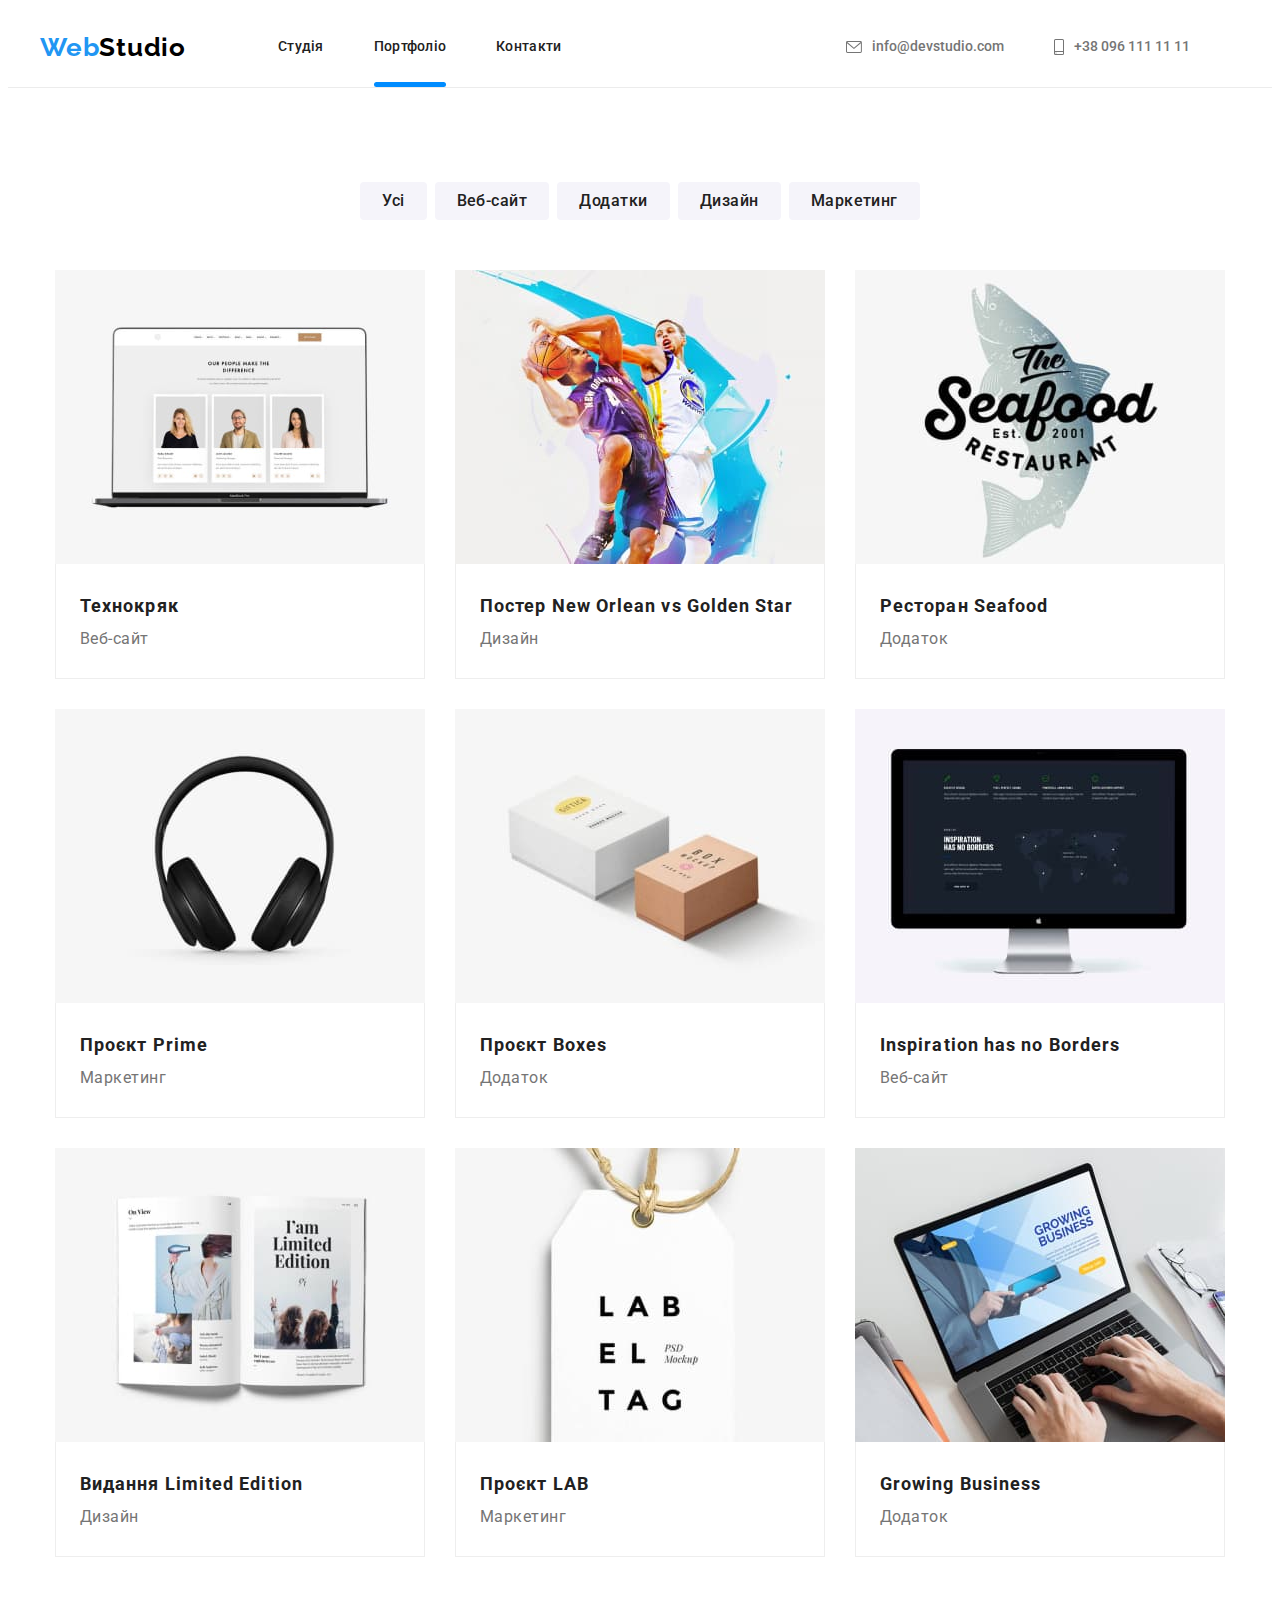
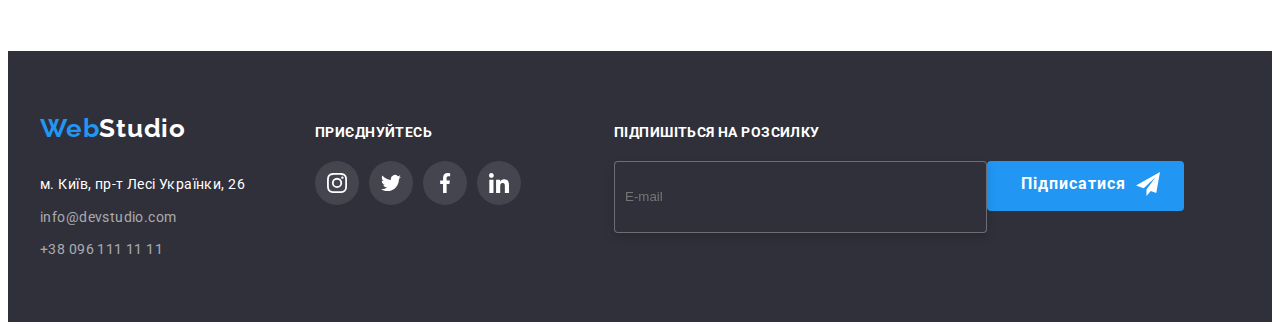
==== portfolio.html @ 96af50af "first commit 7" ====
<!DOCTYPE html>
<html lang="en">

<head>
    <meta charset="UTF-8">
    <meta http-equiv="X-UA-Compatible" content="IE=edge">
    <meta name="viewport" content="width=device-width, initial-scale=1.0">
    <link rel="preconnect" href="https://fonts.googleapis.com">
    <link rel="preconnect" href="https://fonts.gstatic.com" crossorigin>
    <link href="https://fonts.googleapis.com/css2?family=Raleway:wght@700&display=swap" rel="stylesheet">
    <link rel="preconnect" href="https://fonts.gstatic.com" crossorigin>
    <link href="https://fonts.googleapis.com/css2?family=Roboto:wght@400;500;700;900&display=swap" rel="stylesheet">
    <link rel="stylesheet" href="https://cdnjs.cloudflare.com/ajax/libs/modern-normalize/1.1.0/modern-normalize.min.css"
        integrity="sha512-wpPYUAdjBVSE4KJnH1VR1HeZfpl1ub8YT/NKx4PuQ5NmX2tKuGu6U/JRp5y+Y8XG2tV+wKQpNHVUX03MfMFn9Q=="
        crossorigin="anonymous" referrerpolicy="no-referrer" />
    <link rel="stylesheet" href="styles/styles.css">
    <title>Web Studio</title>
</head>

<body class="body">
    <header class="header">
        <div class="container">
            <div class="header_navigation">
                <a href="index.html" class="webstudio_header">Web<span class="webstudio_header_color">Studio</span></a>
                <nav>
                    <ul class="menu_nav">
                        <li class="li_menu_nav"><a class="text_menu_nav" href="index.html">Студія</a></li>
                        <li class="li_menu_nav"><a class="text_menu_nav current" href="portfolio.html">Портфоліо</a>
                        </li>
                        <li class="li_menu_nav"><a class="text_menu_nav" href="#">Контакти</a></li>
                    </ul>
                </nav>
                <ul class="menu_contacts">
                    <li class="li_contacts">
                        <a class="text_email_tel" href="mailto:info@devstudio.com">
                            <svg width="16" hight="12" class="email_tel_icon">
                                <use href="./img/icons.svg/symbol-header.svg#icon-mail"></use>
                            </svg>
                            info@devstudio.com</a>
                    </li>
                    <li class="li_contacts">
                        <a class="text_email_tel" href="tel:+38 096 111 11 11">
                            <svg width="10" hight="16" class="email_tel_icon">
                                <use href="./img/icons.svg/symbol-header.svg#icon-smartphone"></use>
                            </svg>
                            +38 096 111 11 11</a>
                    </li>
                </ul>
            </div>
        </div>
    </header>
    <main>
        <section class="section">
            <div class="container">
                <ul class="button_filter_portfolio">
                    <li class="li_button_filter"><a class="button_filter" type="button" href="/">Усі</a></li>
                    <li class="li_button_filter"><a class="button_filter" type="button" href="/">Веб-сайт</a></li>
                    <li class="li_button_filter"><a class="button_filter" type="button" href="/">Додатки</a></li>
                    <li class="li_button_filter"><a class="button_filter" type="button" href="/">Дизайн</a></li>
                    <li class="li_button_filter"><a class="button_filter" type="button" href="/">Маркетинг</a></li>
                </ul>
                <ul class="projects">
                    <li class="project">
                        <div class="img_thumb">
                            <img width="370" src="./img/portfolio/portfolio1.jpg" alt="Фото">
                            <div class="text_project">Ресурс пропонує комплексні пропозиції з різним
                                рівнем функціоналу та сервісів. Все це дозволить відвідувачу отримати
                                вичерпні відомості про компанію чи приватну особу.
                            </div>
                        </div>
                        <div class="card_describe">
                            <p class="project_name">Технокряк</p>
                            <p class="project_filter">Веб-сайт</p>
                        </div>
                    </li>
                    <li class="project">
                        <div class="img_thumb">
                            <img width="370" src="./img/portfolio/portfolio2.jpg" alt="Фото">
                            <div class="text_project">Ресурс пропонує комплексні пропозиції з різним
                                рівнем функціоналу та сервісів. Все це дозволить відвідувачу отримати
                                вичерпні відомості про компанію чи приватну особу.
                            </div>
                        </div>
                        <div class="card_describe">
                            <p class="project_name">Постер New Orlean vs Golden Star</p>
                            <p class="project_filter">Дизайн</p>
                        </div>
                    </li>
                    <li class="project">
                        <div class="img_thumb">
                            <img width="370" src="./img/portfolio/portfolio3.jpg" alt="Фото">
                            <div class="text_project">Ресурс пропонує комплексні пропозиції з різним
                                рівнем функціоналу та сервісів. Все це дозволить відвідувачу отримати
                                вичерпні відомості про компанію чи приватну особу.
                            </div>
                        </div>
                        <div class="card_describe">
                            <p class="project_name">Ресторан Seafood</p>
                            <p class="project_filter">Додаток</p>
                        </div>
                    </li>
                    <li class="project">
                        <div class="img_thumb">
                            <img width="370" src="./img/portfolio/portfolio4.jpg" alt="Фото">
                            <div class="text_project">Ресурс пропонує комплексні пропозиції з різним
                                рівнем функціоналу та сервісів. Все це дозволить відвідувачу отримати
                                вичерпні відомості про компанію чи приватну особу.
                            </div>
                        </div>
                        <div class="card_describe">
                            <p class="project_name">Проєкт Prime</p>
                            <p class="project_filter">Маркетинг</p>
                        </div>
                    </li>
                    <li class="project">
                        <div class="img_thumb">
                            <img width="370" src="./img/portfolio/portfolio5.jpg" alt="Фото">
                            <div class="text_project">Ресурс пропонує комплексні пропозиції з різним
                                рівнем функціоналу та сервісів. Все це дозволить відвідувачу отримати
                                вичерпні відомості про компанію чи приватну особу.
                            </div>
                        </div>
                        <div class="card_describe">
                            <p class="project_name">Проєкт Boxes</p>
                            <p class="project_filter">Додаток</p>
                        </div>
                    </li>
                    <li class="project">
                        <div class="img_thumb">
                            <img width="370" src="./img/portfolio/portfolio6.jpg" alt="Фото">
                            <div class="text_project">Ресурс пропонує комплексні пропозиції з різним
                                рівнем функціоналу та сервісів. Все це дозволить відвідувачу отримати
                                вичерпні відомості про компанію чи приватну особу.
                            </div>
                        </div>
                        <div class="card_describe">
                            <p class="project_name">Inspiration has no Borders</p>
                            <p class="project_filter">Веб-сайт</p>
                        </div>
                    </li>
                    <li class="project">
                        <div class="img_thumb">
                            <img width="370" src="./img/portfolio/portfolio7.jpg" alt="Фото">
                            <div class="text_project">Ресурс пропонує комплексні пропозиції з різним
                                рівнем функціоналу та сервісів. Все це дозволить відвідувачу отримати
                                вичерпні відомості про компанію чи приватну особу.
                            </div>
                        </div>
                        <div class="card_describe">
                            <p class="project_name">Видання Limited Edition</p>
                            <p class="project_filter">Дизайн</p>
                        </div>
                    </li>
                    <li class="project">
                        <div class="img_thumb">
                            <img width="370" src="./img/portfolio/portfolio8.jpg" alt="Фото">
                            <div class="text_project">Ресурс пропонує комплексні пропозиції з різним
                                рівнем функціоналу та сервісів. Все це дозволить відвідувачу отримати
                                вичерпні відомості про компанію чи приватну особу.
                            </div>
                        </div>
                        <div class="card_describe">
                            <p class="project_name">Проєкт LAB</p>
                            <p class="project_filter">Маркетинг</p>
                        </div>
                    </li>
                    <li class="project">
                        <div class="img_thumb">
                            <img width="370" src="./img/portfolio/portfolio9.jpg" alt="Фото">
                            <div class="text_project">Ресурс пропонує комплексні пропозиції з різним
                                рівнем функціоналу та сервісів. Все це дозволить відвідувачу отримати
                                вичерпні відомості про компанію чи приватну особу.
                            </div>
                        </div>
                        <div class="card_describe">
                            <p class="project_name">Growing Business</p>
                            <p class="project_filter">Додаток</p>
                        </div>
                    </li>
                </ul>
            </div>
        </section>
    </main>
    <footer class="footer">
        <div class="container">
            <div class="footer_navigation">
                <div>
                    <a class="webstudio_footer" href="#">Web<span class="webstudio_footer_color">Studio</span></a>
                    <address class="footer_place_text">
                        <ul class="address">
                            <li class="address_li"><a class="map_address" href="#">м. Київ, пр-т Лесі Українки, 26</a>
                            </li>
                            <li class="address_li"><a class="email_footer"
                                    href="info@devstudio.com">info@devstudio.com</a>
                            </li>
                            <li class="address_li"><a class="tel_footer" href="+38 096 111 11 11">+38 096 111 11 11</a>
                            </li>
                        </ul>
                    </address>
                </div>
                <div class="join_social">
                    <h3 class="join">Приєднуйтесь</h3>
                    <ul class="social_footer">
                        <li class="li_social_footer">
                            <a class="footer_icon_href" href="/">
                                <svg class="footer_icon_card">
                                    <use href="./img/icons.svg/symbol-defs.svg#icon-instagram"></use>
                                </svg>
                            </a>
                        </li>
                        <li class="li_social_footer">
                            <a class="footer_icon_href" href="/">
                                <svg class="footer_icon_card">
                                    <use href="./img/icons.svg/symbol-defs.svg#icon-twitter"></use>
                                </svg>
                            </a>
                        </li>
                        <li class="li_social_footer">
                            <a class="footer_icon_href" href="/">
                                <svg class="footer_icon_card">
                                    <use href="./img/icons.svg/symbol-defs.svg#icon-facebook"></use>
                                </svg>
                            </a>
                        </li>
                        <li class="li_social_footer">
                            <a class="footer_icon_href" href="/">
                                <svg class="footer_icon_card">
                                    <use href="./img/icons.svg/symbol-defs.svg#icon-linkedin"></use>
                                </svg>
                            </a>
                        </li>
                    </ul>
                </div>
                <div class="subscribe">
                    <h3 class="subscribe_text">Підпишіться на розсилку</h3>
                    <div class="sub_element">
                        <input type="email" name="mail_sub" id="mail_sub" placeholder="E-mail" class="input_footer">
                        <button type="submit" class="btn_sub"><span class="sub_text">Підписатися</span>
                            <svg class="icon_sub" width="24" height="24">
                                <use href="./img/icons.svg/symbol-subscribe.svg#icon-subscribe"></use>
                            </svg>
                        </button>
                    </div>
                </div>
            </div>
        </div>
    </footer>
</body>

</html>
---- styles/styles.css ----
.container {
  width: 1200px;
  margin: 0 auto;
  padding-left: 15px;
  padding-right: 15px;
}

.section {
  padding-top: 94px;
  padding-bottom: 94px;
}

.section_team {
  padding-top: 94px;
  padding-bottom: 94px;
  background: #f5f4fa;
}

.section_what_do_we_do {
  padding-bottom: 94px;
}

a {
  text-decoration: none;
}

p {
  margin: 0;
  width: 90%;
}

.body {
  background: #ffffff;
  font-family: "Roboto", sans-serif;
}

.header {
  padding-top: 24px;
  padding-bottom: 24px;
  border-bottom: 1px solid #ececec;
}

.header_navigation {
  margin: 0;
  display: flex;
  align-items: center;
}

.webstudio_header {
  display: flex;
  width: 145px;
  font-family: "Raleway", sans-serif;
  font-weight: 700;
  font-size: 26px;
  line-height: 1.19;
  letter-spacing: 0.03em;
  color: #2196f3;
  transition: 250ms cubic-bezier(0.4, 0, 0.2, 1);
}

.webstudio_header_color {
  color: black;
}

.webstudio_header:hover {
  color: #62b8ff;
}

.webstudio_header:focus {
  color: #62b8ff;
}

.menu_nav {
  width: 300px;
  margin: 0;
  padding: 0;
  margin-left: 93px;
  display: flex;
}

.li_menu_nav {
  display: block;
  font-weight: 500;
  font-size: 14px;
  line-height: 1.14;
  letter-spacing: 0.02em;
  list-style-type: none;
}

.li_menu_nav:not(:last-child) {
  margin-right: 50px;
}

.text_menu_nav {
  position: relative;
  color: #212121;
  padding-bottom: 33px;
  transition: 250ms cubic-bezier(0.4, 0, 0.2, 1);
}

.text_menu_nav.current::after {
  position: absolute;
  left: 0;
  bottom: 0;
  content: "";
  display: block;
  width: 100%;
  height: 5px;
  border-radius: 4px;
  background-color: #008cff;
}

.text_menu_nav:hover {
  color: #2196f3;
}

.text_menu_nav:focus {
  color: #2196f3;
}

.menu_contacts {
  display: flex;
  margin: 0;
  margin-left: auto;
  padding: 0;
}

.li_contacts {
  margin-right: 50px;
  padding: 0;
  height: 16px;
  display: flex;
  align-items: center;
  font-weight: 500;
  font-size: 14px;
  line-height: 1.14;
  list-style-type: none;
}

.email_tel_icon {
  height: 16px;
  margin-right: 10px;
  fill: #757575;
  transition: 250ms cubic-bezier(0.4, 0, 0.2, 1);
}

.text_email_tel:hover .email_tel_icon {
  fill: #2196f3;
}

.text_email_tel:focus .email_tel_icon {
  fill: #2196f3;
}

.text_email_tel {
  display: flex;
  align-items: center;
  color: #757575;
  transition: 250ms cubic-bezier(0.4, 0, 0.2, 1);
}
.text_email_tel:hover {
  color: #2196f3;
}
.text_email_tel:focus {
  color: #2196f3;
}

.section_main_hat {
  background: #2f303a;
  padding-top: 200px;
  padding-bottom: 200px;
  background-image: linear-gradient(
      rgba(47, 48, 58, 0.4),
      rgba(47, 48, 58, 0.4)
    ),
    url("../img/index/img_hat.png");
  background-repeat: no-repeat;
  background-position: center;
  background-size: cover;
}

.hat_words {
  margin: 0 auto;
  width: 800px;
  font-weight: 900;
  font-size: 44px;
  line-height: 1.36;
  text-align: center;
  letter-spacing: 0.06em;
  text-transform: uppercase;
  color: #ffffff;
}

.button {
  width: 216px;
  height: 50px;
  margin: 0 auto;
  margin-top: 30px;
  display: block;
  background: #2196f3;
  box-shadow: 0px 4px 4px rgba(0, 0, 0, 0.15);
  border-radius: 4px;
  cursor: pointer;
  transition: 250ms cubic-bezier(0.4, 0, 0.2, 1);
}

.button:hover {
  background-color: #3fa6fb;
}
.button:focus {
  background-color: #3fa6fb;
}

.button_text {
  display: flex;
  align-items: center;
  justify-content: center;
  margin: 0 auto;

  font-weight: 700;
  font-size: 16px;
  line-height: 1.87;
  letter-spacing: 0.06em;
  color: #ffffff;
}

.backdrop {
  position: fixed;
  top: 0;
  left: 0;
  width: 100%;
  height: 100%;
  background: rgba(0, 0, 0, 0.2);
  opacity: 1;
  visibility: visible;
  transition: 250ms;
  z-index: 1;
}

.backdrop.is-hidden {
  visibility: hidden;
  opacity: 0;
  pointer-events: none;
}

.modal {
  height: 581px;
  width: 528px;
  padding: 40px;
  background: #ffffff;
  box-shadow: 0px 1px 3px rgba(0, 0, 0, 0.12), 0px 1px 1px rgba(0, 0, 0, 0.14),
    0px 2px 1px rgba(0, 0, 0, 0.2);
  border-radius: 4px;
  position: absolute;
  top: 50%;
  left: 50%;
  transform: translate(-50%, -50%);
}

.close_button {
  position: absolute;
  top: 10px;
  right: 10px;
  width: 30px;
  height: 30px;
  padding: 0;
  background-color: transparent;
  border-radius: 50%;
  border: 1px solid grey;
  cursor: pointer;
}

.close_button_icon {
  display: flex;
  width: 16px;
  height: 16px;
  margin: auto;
}

.close_button:hover .close_button_icon {
  fill: #2196f3;
}

.close_button:focus .close_button_icon {
  fill: #2196f3;
}

.form {
  display: block;
  margin: 0;
}

.form_title {
  margin: 0;
  margin-bottom: 12px;
  font-family: "Roboto";
  font-style: normal;
  font-weight: 700;
  font-size: 20px;
  line-height: 1.15;
  letter-spacing: 0.03em;
  color: #212121;
  display: flex;
  justify-content: center;
}

.form_field {
  display: flex;
  flex-direction: column;
  margin-bottom: 10px;
}

.form_field input {
  padding-left: 42px;
  height: 40px;
  width: 100%;
  border: 1px solid rgba(33, 33, 33, 0.2);
  border-radius: 4px;
  transition: 250ms cubic-bezier(0.4, 0, 0.2, 1);
}

.form_field input:hover {
  border: 1px solid #2196f3;
  border-radius: 4px;
}
.form_field input:focus {
  border: 1px solid #2196f3;
  border-radius: 4px;
}

.div_input {
  position: relative;
}

.icon_modal {
  position: absolute;
  left: 15px;
  top: 50%;
  transform: translateY(-50%);
  transition: 250ms cubic-bezier(0.4, 0, 0.2, 1);
}

.form_field:hover .icon_modal {
  fill: #2196f3;
}

.form_field input:focus + .icon_modal {
  fill: #2196f3;
}

.label_form {
  margin-bottom: 4px;
  font-family: "Roboto";
  font-style: normal;
  font-weight: 400;
  font-size: 12px;
  line-height: 1.16;
  letter-spacing: 0.01em;
  color: #757575;
}

textarea {
  margin-top: 4px;
  margin-bottom: 20px;
  width: 100%;
  height: 120px;
  resize: none;
  padding: 12px 16px;
  border: 1px solid rgba(33, 33, 33, 0.2);
  border-radius: 4px;
  transition: 250ms cubic-bezier(0.4, 0, 0.2, 1);
}

textarea:hover {
  border: 1px solid #2196f3;
  border-radius: 4px;
}

textarea::placeholder {
  font-family: "Roboto";
  font-style: normal;
  font-weight: 400;
  font-size: 12px;
  line-height: 1.16;
  letter-spacing: 0.01em;
  color: rgba(117, 117, 117, 0.5);
}

.check {
  display: flex;
  align-items: center;
  justify-content: center;
}

.check_input {
  appearance: none;
  width: 16px;
  height: 15px;
  background-image: url("data:image/svg+xml,%3Csvg width='16' height='15' viewBox='0 0 16 15' fill='none' xmlns='http://www.w3.org/2000/svg'%3E%3Cpath d='M14.2222 1.66667V13.3333H1.77778V1.66667H14.2222ZM14.2222 0H1.77778C0.8 0 0 0.75 0 1.66667V13.3333C0 14.25 0.8 15 1.77778 15H14.2222C15.2 15 16 14.25 16 13.3333V1.66667C16 0.75 15.2 0 14.2222 0Z' fill='%23212121'/%3E%3C/svg%3E");
  cursor: pointer;
}

.check_input:checked {
  background-image: url("data:image/svg+xml,%3Csvg width='16' height='15' viewBox='0 0 16 15' fill='none' xmlns='http://www.w3.org/2000/svg'%3E%3Crect width='16' height='15' rx='2' fill='%232196F3'/%3E%3Cpath d='M3.95703 7.75166L3.88825 7.68604L3.81923 7.75141L2.93123 8.59258L2.85486 8.66492L2.93097 8.73753L6.42671 12.0724L6.49574 12.1382L6.56476 12.0724L14.069 4.91352L14.1449 4.84116L14.069 4.76881L13.1873 3.92764L13.1183 3.86183L13.0493 3.92761L6.49577 10.1735L3.95703 7.75166Z' fill='white' stroke='white' stroke-width='0.2'/%3E%3C/svg%3E");
  background-repeat: no-repeat;
  background-position: center;
  border-color: transparent;
}

.check_text {
  user-select: none;
  margin-left: 8px;
}

.checkbox_text {
  font-family: "Roboto";
  font-style: normal;
  font-weight: 400;
  font-size: 14px;
  line-height: 24px;
  letter-spacing: 0.03em;
  color: #757575;
}

.text_check_link {
  font-family: "Roboto";
  font-style: normal;
  font-weight: 400;
  font-size: 14px;
  line-height: 24px;
  letter-spacing: 0.03em;
  color: #2196f3;
  margin-left: 3px;
  text-decoration: underline;
}

.btn_form {
  display: flex;
  margin: auto;
  padding: 0;
  margin-top: 30px;
  width: 200px;
  height: 50px;
  color: #ececec;
  background: #2196f3;
  box-shadow: 0px 4px 4px rgba(0, 0, 0, 0.15);
  border-radius: 4px;
  border: 0;
  transition: 250ms cubic-bezier(0.4, 0, 0.2, 1);
  cursor: pointer;

  font-family: "Roboto";
  font-style: normal;
  font-weight: 700;
  font-size: 16px;
  line-height: 1.87;
  display: flex;
  justify-content: center;
  align-items: center;
  letter-spacing: 0.06em;
  color: #ffffff;
}

.btn_form:hover {
  background: #5cb6ff;
}

.btn_form:focus {
  background: #5cb6ff;
}

.features {
  padding-left: 0;
  margin: 0 auto;
  display: flex;
  justify-content: space-between;
  list-style-type: none;
}

.li_features {
  width: 270px;
}

.li_features:nth-child(1)::before {
  display: flex;
  content: "";
  width: 10px;
  height: 10px;
  background-image: url(../img/features/features1.svg);
  width: 270px;
  height: 120px;
  background-position: center;
  background-size: cover;
  margin-bottom: 30px;
}

.li_features:nth-child(2)::before {
  display: flex;
  content: "";
  width: 10px;
  height: 10px;
  background-image: url(../img/features/features2.svg);
  width: 270px;
  height: 120px;
  background-position: center;
  background-size: cover;
  margin-bottom: 30px;
}

.li_features:nth-child(3)::before {
  display: flex;
  content: "";
  width: 10px;
  height: 10px;
  background-image: url(../img/features/features3.svg);
  width: 270px;
  height: 120px;
  background-position: center;
  background-size: cover;
  margin-bottom: 30px;
}

.li_features:nth-child(4)::before {
  display: flex;
  content: "";
  width: 10px;
  height: 10px;
  background-image: url(../img/features/features4.svg);
  width: 270px;
  height: 120px;
  background-position: center;
  background-size: cover;
  margin-bottom: 30px;
}

.features_tittle {
  margin: 0;
  margin-bottom: 10px;
  font-weight: 700;
  font-size: 14px;
  line-height: 1.14;
  letter-spacing: 0.03em;
  text-transform: uppercase;
  color: #212121;
}

.features_describe {
  margin: 0;
  font-weight: 400;
  font-size: 14px;
  line-height: 1.71;
  letter-spacing: 0.03em;
  color: #757575;
}

.text_what_do_we_do {
  margin: 0;
  margin-bottom: 50px;
  font-weight: 700;
  font-size: 36px;
  line-height: 1.16;
  text-align: center;
  letter-spacing: 0.03em;
  color: #212121;
}

.list_work {
  margin: 0;
  padding-left: 0;
  display: flex;
  justify-content: space-between;
}

.img_work {
  display: block;
  list-style-type: none;
}

.thumb {
  position: relative;
}

.front_color {
  position: absolute;
  width: 100%;
  height: 70px;
  bottom: 0;
  background: rgba(47, 48, 58, 0.8);
}

.front_text {
  height: 70px;
  font-weight: 700;
  display: flex;
  justify-content: center;
  align-items: center;
  color: white;
}

.text_our_team {
  margin: 0;
  margin-bottom: 50px;
  font-weight: 700;
  font-size: 36px;
  line-height: 1.16;
  text-align: center;
  letter-spacing: 0.03em;
  color: #212121;
}

.team {
  display: flex;
  margin: 0 auto;
  padding-left: 0;
  justify-content: space-between;
}

.team_card {
  list-style-type: none;
  background: #ffffff;
  box-shadow: 0px 1px 3px rgba(0, 0, 0, 0.12), 0px 1px 1px rgba(0, 0, 0, 0.14),
    0px 2px 1px rgba(0, 0, 0, 0.2);
  border-radius: 0px 0px 4px 4px;
}

.describe_card {
  margin: 0 auto;
  margin-bottom: 16px;
}

.team_card_person {
  margin: 0 auto;
  padding-top: 30px;
  padding-bottom: 30px;
}

.name_person {
  margin: 0;
  margin-bottom: 10px;
  font-weight: 500;
  font-size: 16px;
  line-height: 1.18;
  text-align: center;
  letter-spacing: 0.03em;
  color: #212121;
}

.job_person {
  margin: 0;
  font-weight: 400;
  font-size: 16px;
  line-height: 1.18;
  text-align: center;
  letter-spacing: 0.03em;
  color: #757575;
}

.social_links {
  margin: 0;
  padding: 0;
  list-style: none;
  display: flex;
  justify-content: center;
}

.href_card {
  display: flex;
  justify-content: center;
  align-items: center;
  width: 44px;
  height: 44px;
  border-radius: 50%;
  background-color: #ffffff;
  border: none;
  cursor: pointer;
  transition: 250ms cubic-bezier(0.4, 0, 0.2, 1);
}

.icon_card {
  width: 20px;
  height: 20px;
  fill: #afb1b8;
  transition: 250ms cubic-bezier(0.4, 0, 0.2, 1);
}

.social_links .li_social_link:not(:last-child) {
  margin-right: 10px;
}

.href_card:hover {
  background-color: #2196f3;
}

.href_card:focus {
  background-color: #2196f3;
}

.href_card:hover .icon_card {
  fill: rgb(255, 255, 255);
}

.href_card:focus .icon_card {
  fill: rgb(255, 255, 255);
}

.our_clients {
  padding-top: 94px;
  padding-bottom: 94px;
}

.text_our_clients {
  margin: 0;
  margin-bottom: 50px;
  font-weight: 700;
  font-size: 36px;
  line-height: 1.16;
  text-align: center;
  letter-spacing: 0.03em;
  color: #212121;
}

.icons_our_clients {
  margin: 0;
  padding: 0;
  display: flex;
  justify-content: space-between;
  list-style: none;
}

.li_clients {
  margin: 0;
  width: 170px;
  height: 92px;
  border: 1px solid #afb1b8;
  border-radius: 4px;
  transition: 250ms cubic-bezier(0.4, 0, 0.2, 1);
}

.li_clients:hover {
  border: 1px solid #2196f3;
  border-radius: 4px;
}

.li_clients:focus {
  border: 1px solid #2196f3;
  border-radius: 4px;
}

.href_clients {
  display: flex;
  justify-content: center;
  align-items: center;
  width: 169px;
  height: 89px;
}

.icon_clients {
  width: 106px;
  height: 60px;
  fill: #afb1b8;
  transition: 250ms cubic-bezier(0.4, 0, 0.2, 1);
}

.li_clients:hover .icon_clients {
  fill: #2196f3;
}

.href_clients:focus .icon_clients {
  fill: #2196f3;
}

.footer {
  padding-top: 60px;
  padding-bottom: 60px;
  background: #2f303a;
}

.footer_place_text {
  display: flex;
  flex-direction: column;
  justify-content: center;
}

.webstudio_footer {
  display: block;
  margin-bottom: 20px;
  width: 140px;
  font-family: "Raleway", sans-serif;
  font-weight: 700;
  font-size: 26px;
  line-height: 1.19;
  letter-spacing: 0.03em;
  color: #2196f3;
  transition: 250ms cubic-bezier(0.4, 0, 0.2, 1);
}

.webstudio_footer_color {
  color: #ffffff;
}

.webstudio_footer:hover {
  color: #56abf0;
}

.webstudio_footer:focus {
  color: #56abf0;
}

.address {
  margin: 0;
  display: flex;
  flex-direction: column;
  padding-left: 0;
  list-style-type: none;
}

.address_li {
  margin-top: 9px;
}

.map_address {
  font-style: normal;
  font-size: 14px;
  line-height: 1.71;
  letter-spacing: 0.03em;
  color: #ffffff;
  transition: 250ms cubic-bezier(0.4, 0, 0.2, 1);
}
.map_address:hover {
  color: #2196f3;
}

.map_address:focus {
  color: #2196f3;
}

.email_footer {
  font-style: normal;
  font-size: 14px;
  line-height: 1.71;
  letter-spacing: 0.03em;
  color: rgba(255, 255, 255, 0.6);
  transition: 250ms cubic-bezier(0.4, 0, 0.2, 1);
}
.email_footer:hover {
  color: #ffffff;
}

.email_footer:focus {
  color: #ffffff;
}

.tel_footer {
  font-style: normal;
  font-size: 14px;
  line-height: 1.71;
  letter-spacing: 0.03em;
  color: rgba(255, 255, 255, 0.6);
  transition: 250ms cubic-bezier(0.4, 0, 0.2, 1);
}
.tel_footer:hover {
  color: #ffffff;
}

.tel_footer:focus {
  color: #ffffff;
}

.footer_navigation {
  margin: 0;
  display: flex;
  align-items: baseline;
}

.join_social {
  margin: 0;
  margin-left: 70px;
}

.join {
  margin: 0;
  font-weight: 700;
  font-size: 14px;
  line-height: 1.14;
  letter-spacing: 0.03em;
  text-transform: uppercase;
  color: #ffffff;
}

.social_footer {
  display: flex;
  margin: 0;
  padding: 0;
  margin-top: 20px;
  list-style: none;
}

.footer_icon_href {
  display: flex;
  align-items: center;
  justify-content: center;
  width: 44px;
  height: 44px;
  border-radius: 50%;
  background: rgba(255, 255, 255, 0.1);
  transition: 250ms cubic-bezier(0.4, 0, 0.2, 1);
}

.social_footer .li_social_footer:not(:last-child) {
  margin-right: 10px;
}

.footer_icon_href:hover {
  background-color: #008cff;
}

.footer_icon_href:focus {
  background-color: #008cff;
}

.footer_icon_card {
  width: 20px;
  height: 20px;
  fill: #ffffff;
}

.subscribe {
  margin: 0;
  margin-left: 93px;
}

.sub_element {
  display: flex;
  justify-content: space-between;
  width: 570px;
}

.subscribe_text {
  margin-bottom: 20px;
  font-family: "Roboto";
  font-style: normal;
  font-weight: 700;
  font-size: 14px;
  line-height: 1.14;
  letter-spacing: 0.03em;
  text-transform: uppercase;
  color: #ffffff;
}

.input_footer {
  margin: 0;
  padding: 0;
  padding: 10px;
  width: 358px;
  height: 50px;
  background: #2f303a;
  color: white;
  border: 1px solid rgba(255, 255, 255, 0.3);
  filter: drop-shadow(0px 4px 4px rgba(0, 0, 0, 0.15));
  border-radius: 4px;
}

.btn_sub {
  width: 200px;
  height: 50px;
  font-family: "Roboto";
  font-style: normal;
  font-weight: 700;
  font-size: 16px;
  line-height: 1.87;
  letter-spacing: 0.06em;
  color: #ffffff;
  background: #2196f3;
  border-radius: 4px;
  border: 0;
  cursor: pointer;
  transition: 250ms;
  display: flex;
  margin: 0;
}

.btn_sub:hover {
  background: #68bbff;
}

.btn_sub:focus {
  background: #68bbff;
}

.sub_text {
  margin-top: 7px;
  margin-left: 28px;
}

.icon_sub {
  margin-top: 10px;
  margin-left: 10px;
  fill: white;
}

/* Portfolio */

.body_portfolio {
  position: relative;
  background: #ffffff;
  font-family: "Roboto", sans-serif;
}

.button_filter_portfolio {
  margin: 0;
  padding: 0;
  margin-bottom: 50px;
  display: flex;
  list-style-type: none;
  justify-content: center;
}

.button_filter_portfolio .li_button_filter:not(:first-child) {
  margin-left: 8px;
}

.button_filter {
  display: flex;
  justify-content: center;
  align-items: center;
  padding-left: 22px;
  padding-right: 22px;
  height: 38px;
  font-family: "Roboto", sans-serif;
  font-weight: 500;
  font-size: 16px;
  line-height: 1.62;
  text-align: center;
  letter-spacing: 0.03em;
  color: #212121;
  background: #f5f4fa;
  border-radius: 4px;
  transition: 250ms cubic-bezier(0.4, 0, 0.2, 1);
}

.button_filter:hover {
  color: #ffffff;
  background-color: #2196f3;
  box-shadow: 0px 1px 3px rgba(0, 0, 0, 0.12), 0px 1px 1px rgba(0, 0, 0, 0.14),
    0px 2px 1px rgba(0, 0, 0, 0.2);
}

.button_filter:focus {
  color: #ffffff;
  background-color: #2196f3;
  box-shadow: 0px 1px 3px rgba(0, 0, 0, 0.12), 0px 1px 1px rgba(0, 0, 0, 0.14),
    0px 2px 1px rgba(0, 0, 0, 0.2);
  transition: 250ms cubic-bezier(0.4, 0, 0.2, 1);
}

.projects {
  margin: 0;
  padding: 0;
  margin: -15px;
  display: flex;
  justify-content: center;
  list-style-type: none;
  flex-wrap: wrap;
}

.project {
  margin: 0;
  margin: 15px;
  transition: 250ms cubic-bezier(0.4, 0, 0.2, 1);
}

.project:hover {
  box-shadow: 0px 1px 1px rgba(0, 0, 0, 0.12), 0px 4px 4px rgba(0, 0, 0, 0.06),
    1px 4px 6px rgba(0, 0, 0, 0.16);
}

.img_thumb {
  position: relative;
  overflow: hidden;
}

.img_thumb:before {
  display: inline-block;
  position: absolute;
  content: "";
  width: 100%;
  height: 100%;
  background: rgba(33, 150, 243, 0.9);
  opacity: 0;
  transform: translateY(100%);
  transition: 250ms;
}

.text_project {
  font-family: "Roboto";
  font-style: normal;
  font-weight: 400;
  font-size: 18px;
  line-height: 1.55;
  letter-spacing: 0.03em;
  color: #ffffff;
  position: absolute;
  top: 0;
  left: 0;

  padding: 63px 24px;

  opacity: 0;
  transform: translateY(100%);
}

.project:hover .img_thumb::before {
  opacity: 1;
  transition: 250ms cubic-bezier(0.4, 0, 0.2, 1);
  transform: translateY(0);
}

.project:hover .text_project {
  opacity: 1;
  transition: 250ms cubic-bezier(0.4, 0, 0.2, 1);
  transform: translateY(0);
}

.card_describe {
  margin-top: -5px;
  padding: 24px;
  border: 1px solid #eeeeee;
  max-width: 100%;
  max-height: 100%;
}

.project_name {
  margin: 0;
  font-weight: 700;
  font-size: 18px;
  line-height: 2;
  letter-spacing: 0.06em;
  color: #212121;
  width: 100%;
}

.project_filter {
  margin: 0;
  font-weight: 400;
  font-size: 16px;
  line-height: 1.87;
  letter-spacing: 0.03em;
  color: #757575;
}
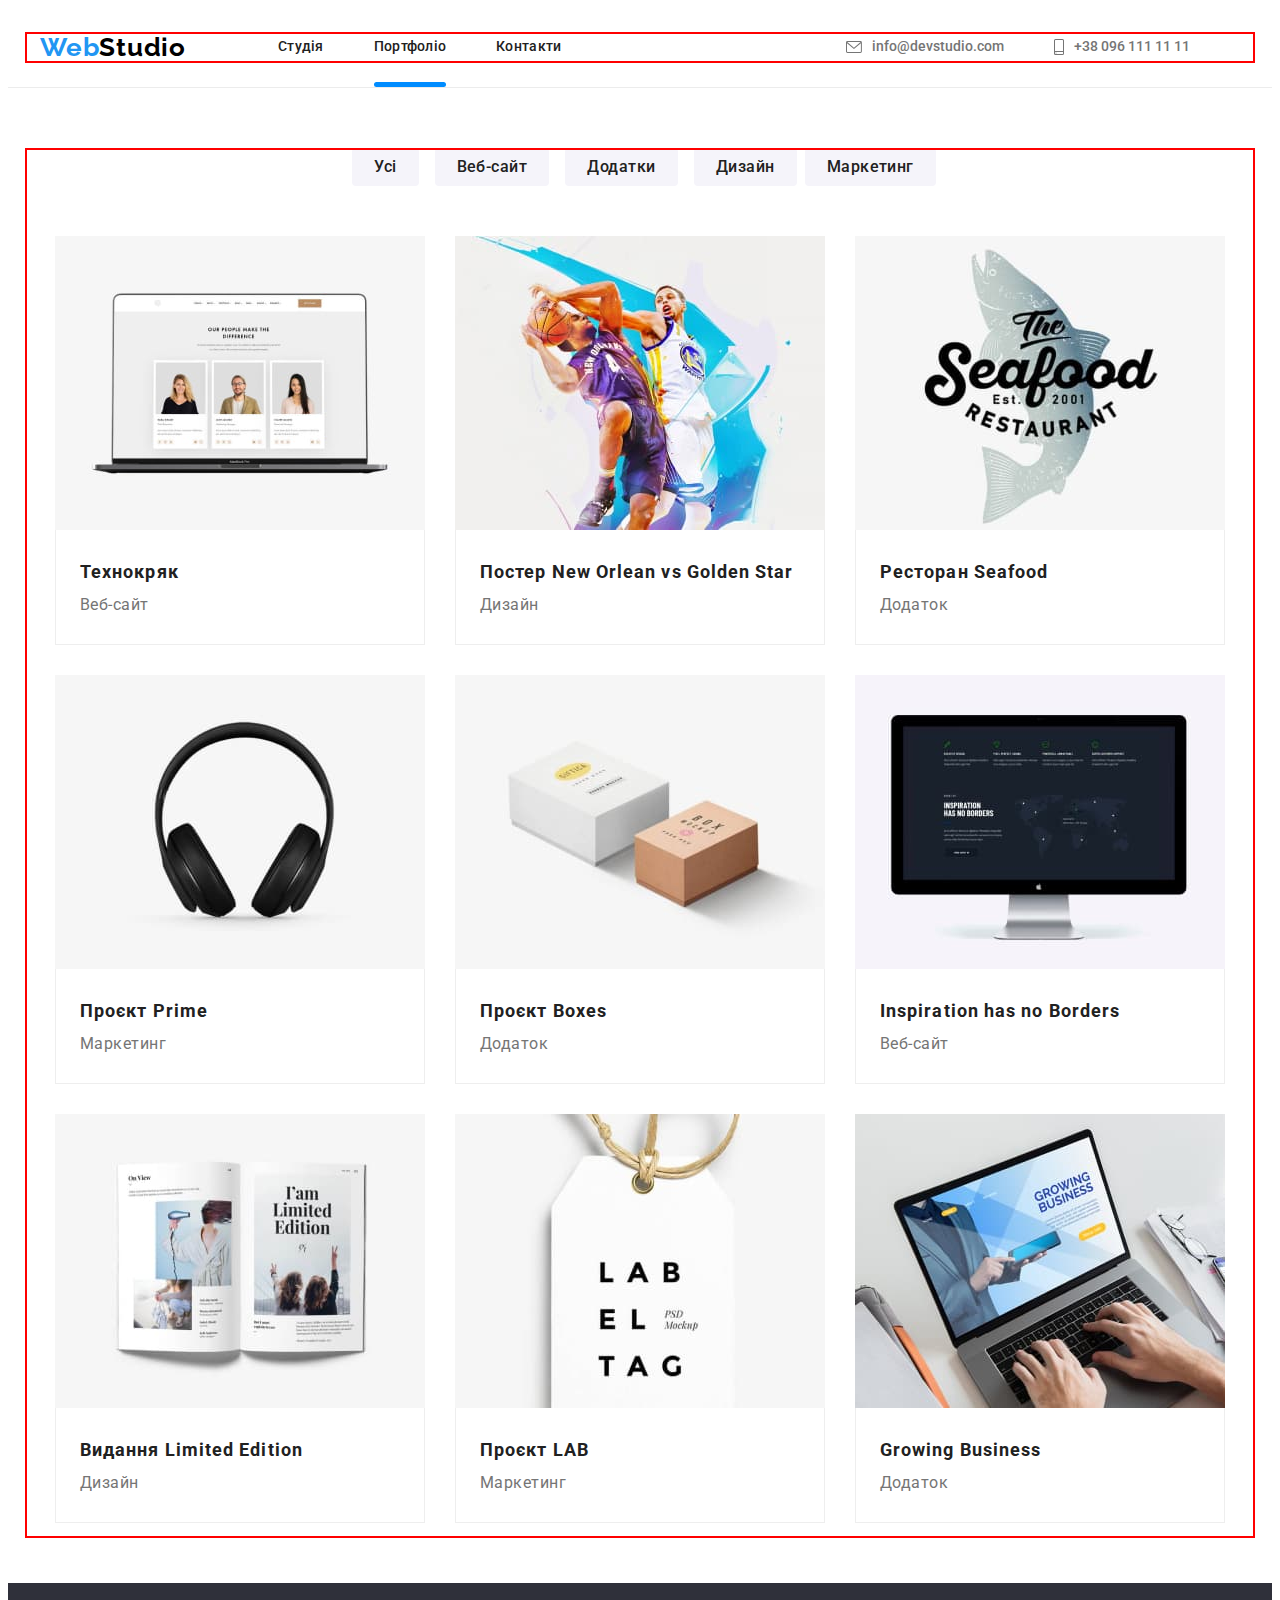
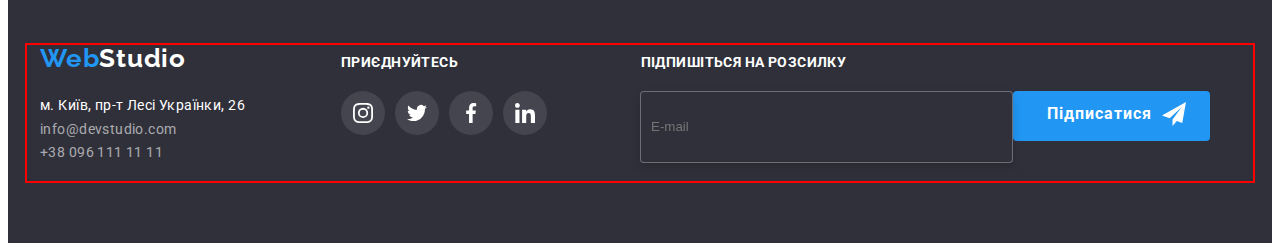
==== commit 1d39e7a0: "Зробленно під моб пристрої" ====
--- a/portfolio.html
+++ b/portfolio.html
@@ -13,32 +13,32 @@
     <link rel="stylesheet" href="https://cdnjs.cloudflare.com/ajax/libs/modern-normalize/1.1.0/modern-normalize.min.css"
         integrity="sha512-wpPYUAdjBVSE4KJnH1VR1HeZfpl1ub8YT/NKx4PuQ5NmX2tKuGu6U/JRp5y+Y8XG2tV+wKQpNHVUX03MfMFn9Q=="
         crossorigin="anonymous" referrerpolicy="no-referrer" />
-    <link rel="stylesheet" href="styles/styles.css">
+    <link rel="stylesheet" href="css/main.min.css">
     <title>Web Studio</title>
 </head>
 
 <body class="body">
     <header class="header">
         <div class="container">
-            <div class="header_navigation">
+            <div class="menu">
                 <a href="index.html" class="webstudio_header">Web<span class="webstudio_header_color">Studio</span></a>
                 <nav>
                     <ul class="menu_nav">
-                        <li class="li_menu_nav"><a class="text_menu_nav" href="index.html">Студія</a></li>
-                        <li class="li_menu_nav"><a class="text_menu_nav current" href="portfolio.html">Портфоліо</a>
-                        </li>
-                        <li class="li_menu_nav"><a class="text_menu_nav" href="#">Контакти</a></li>
+                        <li class="menu-nav__list"><a class="menu-nav__text" href="index.html">Студія</a></li>
+                        <li class="menu-nav__list"><a class="menu-nav__text current" href="portfolio.html">Портфоліо</a>
+                        </li>
+                        <li class="menu-nav__list"><a class="menu-nav__text" href="#">Контакти</a></li>
                     </ul>
                 </nav>
                 <ul class="menu_contacts">
-                    <li class="li_contacts">
+                    <li class="menu-contacts__list">
                         <a class="text_email_tel" href="mailto:info@devstudio.com">
                             <svg width="16" hight="12" class="email_tel_icon">
                                 <use href="./img/icons.svg/symbol-header.svg#icon-mail"></use>
                             </svg>
                             info@devstudio.com</a>
                     </li>
-                    <li class="li_contacts">
+                    <li class="menu-contacts__list">
                         <a class="text_email_tel" href="tel:+38 096 111 11 11">
                             <svg width="10" hight="16" class="email_tel_icon">
                                 <use href="./img/icons.svg/symbol-header.svg#icon-smartphone"></use>
@@ -46,133 +46,177 @@
                             +38 096 111 11 11</a>
                     </li>
                 </ul>
+                <button class="menu-toggle js-open-menu" aria-expanded="false" aria-controls="mobile-menu">
+                    <svg width="40" height="40" class="burger-menu__icon">
+                        <use href="./img/icons.svg/burger-menu.svg#burger-menu"></use>
+                    </svg>
+                </button>
+                <div class="menu-container js-menu-container" id="mobile-menu">
+                    <button class="menu-toggle js-close-menu">
+                        <svg width="40" height="40">
+                            <use href="./img/icons.svg/mob-menu.svg#close-mob-menu" class="menu-close-icon"></use>
+                        </svg>
+                    </button>
+
+                    <ul class="mobile-menu">
+                        <li class="mobile-menu__list"><a href="./index.html" class="link">Студія</a></li>
+                        <li class="mobile-menu__list"><a href="./portfolio.html" class="link">Портфоліо</a></li>
+                        <li class="mobile-menu__list"><a href="./index.html" class="link">Контакти</a></li>
+                    </ul>
+                    <ul class="mobile-menu__contacts">
+                        <li class="mobile-menu__number"><a class="mobile-menu__number__link"
+                                href="tel:+38 096 111 11 11">+38 096 111 11 11</a>
+                        </li>
+                        <li class="mobile-menu__mail"><a class="mobile-menu__mail__link"
+                                href="mailto:info@devstudio.com">info@devstudio.com</a></li>
+                    </ul>
+                    <ul class="mobile-menu__socials">
+                        <li class="mobile-menu__socials__list"><a href=""
+                                class="mobile-menu__socials__link">Instagram</a><span
+                                class="mobile-menu__socials-box"></span></li>
+                        <li class="mobile-menu__socials__list"><a href="" class="mobile-menu__socials__link">Twitter</a>
+                            <span class="mobile-menu__socials-box"></span>
+                        </li>
+                        <li class="mobile-menu__socials__list"><a href=""
+                                class="mobile-menu__socials__link">Facebook</a><span
+                                class="mobile-menu__socials-box"></span></li>
+                        <li class="mobile-menu__socials__list"><a href=""
+                                class="mobile-menu__socials__link">LinkedIn</a>
+                        </li>
+                    </ul>
+                </div>
             </div>
         </div>
     </header>
     <main>
         <section class="section">
             <div class="container">
-                <ul class="button_filter_portfolio">
-                    <li class="li_button_filter"><a class="button_filter" type="button" href="/">Усі</a></li>
-                    <li class="li_button_filter"><a class="button_filter" type="button" href="/">Веб-сайт</a></li>
-                    <li class="li_button_filter"><a class="button_filter" type="button" href="/">Додатки</a></li>
-                    <li class="li_button_filter"><a class="button_filter" type="button" href="/">Дизайн</a></li>
-                    <li class="li_button_filter"><a class="button_filter" type="button" href="/">Маркетинг</a></li>
+                <ul class="button-portfolio">
+                    <li class="button-portfolio__list"><a class="button-portfolio__link" type="button" href="/">Усі</a>
+                    </li>
+                    <li class="button-portfolio__list"><a class="button-portfolio__link" type="button"
+                            href="/">Веб-сайт</a></li>
+                    <li class="button-portfolio__list"><a class="button-portfolio__link" type="button"
+                            href="/">Додатки</a></li>
+                    <li class="button-portfolio__list"><a class="button-portfolio__link" type="button"
+                            href="/">Дизайн</a></li>
+                    <li class="button-portfolio__list"><a class="button-portfolio__link" type="button"
+                            href="/">Маркетинг</a></li>
                 </ul>
-                <ul class="projects">
-                    <li class="project">
-                        <div class="img_thumb">
+                <ul class="project">
+                    <li class="project-list">
+                        <div class="project-thumb">
                             <img width="370" src="./img/portfolio/portfolio1.jpg" alt="Фото">
-                            <div class="text_project">Ресурс пропонує комплексні пропозиції з різним
-                                рівнем функціоналу та сервісів. Все це дозволить відвідувачу отримати
-                                вичерпні відомості про компанію чи приватну особу.
-                            </div>
-                        </div>
-                        <div class="card_describe">
+                            <div class="project-text">Ресурс пропонує комплексні пропозиції з різним
+                                рівнем функціоналу та сервісів. Все це дозволить відвідувачу отримати
+                                вичерпні відомості про компанію чи приватну особу.
+                            </div>
+                        </div>
+                        <div class="project-card">
                             <p class="project_name">Технокряк</p>
                             <p class="project_filter">Веб-сайт</p>
                         </div>
                     </li>
-                    <li class="project">
-                        <div class="img_thumb">
+                    <li class="project-list">
+                        <div class="project-thumb">
                             <img width="370" src="./img/portfolio/portfolio2.jpg" alt="Фото">
-                            <div class="text_project">Ресурс пропонує комплексні пропозиції з різним
-                                рівнем функціоналу та сервісів. Все це дозволить відвідувачу отримати
-                                вичерпні відомості про компанію чи приватну особу.
-                            </div>
-                        </div>
-                        <div class="card_describe">
+                            <div class="project-text">Ресурс пропонує комплексні пропозиції з різним
+                                рівнем функціоналу та сервісів. Все це дозволить відвідувачу отримати
+                                вичерпні відомості про компанію чи приватну особу.
+                            </div>
+                        </div>
+                        <div class="project-card">
                             <p class="project_name">Постер New Orlean vs Golden Star</p>
                             <p class="project_filter">Дизайн</p>
                         </div>
                     </li>
-                    <li class="project">
-                        <div class="img_thumb">
+                    <li class="project-list">
+                        <div class="project-thumb">
                             <img width="370" src="./img/portfolio/portfolio3.jpg" alt="Фото">
-                            <div class="text_project">Ресурс пропонує комплексні пропозиції з різним
-                                рівнем функціоналу та сервісів. Все це дозволить відвідувачу отримати
-                                вичерпні відомості про компанію чи приватну особу.
-                            </div>
-                        </div>
-                        <div class="card_describe">
+                            <div class="project-text">Ресурс пропонує комплексні пропозиції з різним
+                                рівнем функціоналу та сервісів. Все це дозволить відвідувачу отримати
+                                вичерпні відомості про компанію чи приватну особу.
+                            </div>
+                        </div>
+                        <div class="project-card">
                             <p class="project_name">Ресторан Seafood</p>
                             <p class="project_filter">Додаток</p>
                         </div>
                     </li>
-                    <li class="project">
-                        <div class="img_thumb">
+                    <li class="project-list">
+                        <div class="project-thumb">
                             <img width="370" src="./img/portfolio/portfolio4.jpg" alt="Фото">
-                            <div class="text_project">Ресурс пропонує комплексні пропозиції з різним
-                                рівнем функціоналу та сервісів. Все це дозволить відвідувачу отримати
-                                вичерпні відомості про компанію чи приватну особу.
-                            </div>
-                        </div>
-                        <div class="card_describe">
+                            <div class="project-text">Ресурс пропонує комплексні пропозиції з різним
+                                рівнем функціоналу та сервісів. Все це дозволить відвідувачу отримати
+                                вичерпні відомості про компанію чи приватну особу.
+                            </div>
+                        </div>
+                        <div class="project-card">
                             <p class="project_name">Проєкт Prime</p>
                             <p class="project_filter">Маркетинг</p>
                         </div>
                     </li>
-                    <li class="project">
-                        <div class="img_thumb">
+                    <li class="project-list">
+                        <div class="project-thumb">
                             <img width="370" src="./img/portfolio/portfolio5.jpg" alt="Фото">
-                            <div class="text_project">Ресурс пропонує комплексні пропозиції з різним
-                                рівнем функціоналу та сервісів. Все це дозволить відвідувачу отримати
-                                вичерпні відомості про компанію чи приватну особу.
-                            </div>
-                        </div>
-                        <div class="card_describe">
+                            <div class="project-text">Ресурс пропонує комплексні пропозиції з різним
+                                рівнем функціоналу та сервісів. Все це дозволить відвідувачу отримати
+                                вичерпні відомості про компанію чи приватну особу.
+                            </div>
+                        </div>
+                        <div class="project-card">
                             <p class="project_name">Проєкт Boxes</p>
                             <p class="project_filter">Додаток</p>
                         </div>
                     </li>
-                    <li class="project">
-                        <div class="img_thumb">
+                    <li class="project-list">
+                        <div class="project-thumb">
                             <img width="370" src="./img/portfolio/portfolio6.jpg" alt="Фото">
-                            <div class="text_project">Ресурс пропонує комплексні пропозиції з різним
-                                рівнем функціоналу та сервісів. Все це дозволить відвідувачу отримати
-                                вичерпні відомості про компанію чи приватну особу.
-                            </div>
-                        </div>
-                        <div class="card_describe">
+                            <div class="project-text">Ресурс пропонує комплексні пропозиції з різним
+                                рівнем функціоналу та сервісів. Все це дозволить відвідувачу отримати
+                                вичерпні відомості про компанію чи приватну особу.
+                            </div>
+                        </div>
+                        <div class="project-card">
                             <p class="project_name">Inspiration has no Borders</p>
                             <p class="project_filter">Веб-сайт</p>
                         </div>
                     </li>
-                    <li class="project">
-                        <div class="img_thumb">
+                    <li class="project-list">
+                        <div class="project-thumb">
                             <img width="370" src="./img/portfolio/portfolio7.jpg" alt="Фото">
-                            <div class="text_project">Ресурс пропонує комплексні пропозиції з різним
-                                рівнем функціоналу та сервісів. Все це дозволить відвідувачу отримати
-                                вичерпні відомості про компанію чи приватну особу.
-                            </div>
-                        </div>
-                        <div class="card_describe">
+                            <div class="project-text">Ресурс пропонує комплексні пропозиції з різним
+                                рівнем функціоналу та сервісів. Все це дозволить відвідувачу отримати
+                                вичерпні відомості про компанію чи приватну особу.
+                            </div>
+                        </div>
+                        <div class="project-card">
                             <p class="project_name">Видання Limited Edition</p>
                             <p class="project_filter">Дизайн</p>
                         </div>
                     </li>
-                    <li class="project">
-                        <div class="img_thumb">
+                    <li class="project-list">
+                        <div class="project-thumb">
                             <img width="370" src="./img/portfolio/portfolio8.jpg" alt="Фото">
-                            <div class="text_project">Ресурс пропонує комплексні пропозиції з різним
-                                рівнем функціоналу та сервісів. Все це дозволить відвідувачу отримати
-                                вичерпні відомості про компанію чи приватну особу.
-                            </div>
-                        </div>
-                        <div class="card_describe">
+                            <div class="project-text">Ресурс пропонує комплексні пропозиції з різним
+                                рівнем функціоналу та сервісів. Все це дозволить відвідувачу отримати
+                                вичерпні відомості про компанію чи приватну особу.
+                            </div>
+                        </div>
+                        <div class="project-card">
                             <p class="project_name">Проєкт LAB</p>
                             <p class="project_filter">Маркетинг</p>
                         </div>
                     </li>
-                    <li class="project">
-                        <div class="img_thumb">
+                    <li class="project-list">
+                        <div class="project-thumb">
                             <img width="370" src="./img/portfolio/portfolio9.jpg" alt="Фото">
-                            <div class="text_project">Ресурс пропонує комплексні пропозиції з різним
-                                рівнем функціоналу та сервісів. Все це дозволить відвідувачу отримати
-                                вичерпні відомості про компанію чи приватну особу.
-                            </div>
-                        </div>
-                        <div class="card_describe">
+                            <div class="project-text">Ресурс пропонує комплексні пропозиції з різним
+                                рівнем функціоналу та сервісів. Все це дозволить відвідувачу отримати
+                                вичерпні відомості про компанію чи приватну особу.
+                            </div>
+                        </div>
+                        <div class="project-card">
                             <p class="project_name">Growing Business</p>
                             <p class="project_filter">Додаток</p>
                         </div>
@@ -245,6 +289,9 @@
             </div>
         </div>
     </footer>
+
+    <script defer src="js/mobile-menu.js"></script>
+
 </body>
 
 </html>--- a/css/main.min.css
+++ b/css/main.min.css
@@ -0,0 +1 @@
+.section{padding-top:60px;padding-bottom:60px}a{text-decoration:none}p{margin:0;width:90%}.container{margin:0 auto;padding-left:15px;padding-right:15px;outline:2px solid red;outline-offset:-2px}@media screen and (min-width: 480px){.container{width:480px}}@media screen and (min-width: 768px){.container{width:768px}}@media screen and (min-width: 1200px){.container{width:1200px}}.header{padding-top:24px;padding-bottom:24px;border-bottom:1px solid #ececec}.webstudio_header{display:-webkit-box;display:-ms-flexbox;display:flex;width:145px;font-family:"Raleway",sans-serif;font-weight:700;font-size:26px;line-height:1.19;letter-spacing:.03em;color:#2196f3;-webkit-transition:250ms cubic-bezier(0.4, 0, 0.2, 1);transition:250ms cubic-bezier(0.4, 0, 0.2, 1)}.webstudio_header:hover,.webstudio_header:focus{color:#62b8ff}.webstudio_header_color{color:#000}.menu{margin:0;display:-webkit-box;display:-ms-flexbox;display:flex;-webkit-box-align:center;-ms-flex-align:center;align-items:center}.menu_nav{display:none}@media screen and (min-width: 768px){.menu_nav{width:300px;margin:0;padding:0;margin-left:93px;display:-webkit-box;display:-ms-flexbox;display:flex}}@media screen and (min-width: 1200px){.menu_nav{width:300px;margin:0;padding:0;margin-left:93px;display:-webkit-box;display:-ms-flexbox;display:flex}}.menu-nav__list{display:block;font-weight:500;font-size:14px;line-height:1.14;letter-spacing:.02em;list-style-type:none}.menu-nav__list:not(:last-child){margin-right:50px}.menu-nav__text{position:relative;color:#212121;padding-bottom:33px;-webkit-transition:250ms cubic-bezier(0.4, 0, 0.2, 1);transition:250ms cubic-bezier(0.4, 0, 0.2, 1)}.menu-nav__text:hover,.menu-nav__text:focus{color:#2196f3}.menu-nav__text.current::after{position:absolute;left:0;bottom:0;content:"";display:block;width:100%;height:5px;border-radius:4px;background-color:#008cff}.menu_contacts{display:none}@media screen and (min-width: 768px){.menu_contacts{display:-webkit-box;display:-ms-flexbox;display:flex;-webkit-box-orient:vertical;-webkit-box-direction:normal;-ms-flex-direction:column;flex-direction:column;margin:0;margin-right:auto}}@media screen and (min-width: 1200px){.menu_contacts{display:-webkit-box;display:-ms-flexbox;display:flex;-webkit-box-orient:horizontal;-webkit-box-direction:normal;-ms-flex-direction:row;flex-direction:row;margin:0;margin-left:auto;padding:0}}.menu-contacts__list{margin-right:50px;padding:0;height:16px;display:-webkit-box;display:-ms-flexbox;display:flex;-webkit-box-align:center;-ms-flex-align:center;align-items:center;font-weight:500;font-size:14px;line-height:1.14;list-style-type:none}.email_tel_icon{height:16px;margin-right:10px;fill:#757575;-webkit-transition:250ms cubic-bezier(0.4, 0, 0.2, 1);transition:250ms cubic-bezier(0.4, 0, 0.2, 1)}.text_email_tel:hover .email_tel_icon,.text_email_tel:focus .email_tel_icon{fill:#2196f3}.text_email_tel{display:-webkit-box;display:-ms-flexbox;display:flex;-webkit-box-align:center;-ms-flex-align:center;align-items:center;color:#757575;-webkit-transition:250ms cubic-bezier(0.4, 0, 0.2, 1);transition:250ms cubic-bezier(0.4, 0, 0.2, 1)}.text_email_tel:hover,.text_email_tel:focus{color:#2196f3}.menu-toggle{min-height:40px;min-width:40px;display:-webkit-box;display:-ms-flexbox;display:flex;-webkit-box-align:center;-ms-flex-align:center;align-items:center;-webkit-box-pack:center;-ms-flex-pack:center;justify-content:center;margin-left:auto;padding:0;background-color:rgba(0,0,0,0);cursor:pointer;border:none;border-radius:50%;outline:none}@media(min-width: 768px){.menu-toggle{display:none}}.burger-menu__icon{position:absolute}.menu-toggle:hover,.menu-toggle:focus{background-color:rgba(0,0,0,.1)}.menu-container{position:fixed;top:0;left:0;display:-webkit-box;display:-ms-flexbox;display:flex;-webkit-box-orient:vertical;-webkit-box-direction:normal;-ms-flex-direction:column;flex-direction:column;width:100%;height:100%;padding:32px;background:#fff;-webkit-box-shadow:0px 4px 8px rgba(0,0,0,.04),0px 2px 4px rgba(0,0,0,.08),0px 1px 3px rgba(0,0,0,.16);box-shadow:0px 4px 8px rgba(0,0,0,.04),0px 2px 4px rgba(0,0,0,.08),0px 1px 3px rgba(0,0,0,.16);z-index:999;-webkit-transform:translateX(100%);transform:translateX(100%);-webkit-transition:-webkit-transform 250ms ease-in-out;transition:-webkit-transform 250ms ease-in-out;transition:transform 250ms ease-in-out;transition:transform 250ms ease-in-out, -webkit-transform 250ms ease-in-out}.menu-container.is-open{-webkit-transform:translateX(0);transform:translateX(0)}.menu-container .menu-toggle{position:absolute;top:16px;right:16px;color:#fff}.menu-close-icon{position:absolute}.menu-close-icon:hover,.menu-close-icon:focus{fill:#2196f3}.mobile-menu{padding:0;margin-bottom:auto;list-style:none}.mobile-menu__list:not(:last-child){margin-bottom:30px}.link{display:block;width:220px;padding:0;margin:0;font-family:"Roboto";font-style:normal;font-weight:500;font-size:40px;line-height:47px;letter-spacing:.02em;color:#212121;text-decoration:none}.link:hover,.link:focus{color:#2196f3}.mobile-menu__contacts{margin:0;padding:0;margin-bottom:64px}.mobile-menu__number{margin:0;margin-bottom:32px;width:297px;height:40px;font-family:"Roboto";font-style:normal;font-weight:500;font-size:34px;line-height:40px;letter-spacing:.02em;list-style:none}.mobile-menu__number__link{color:#2196f3}.mobile-menu__mail{margin:0;width:235px;height:28px;font-family:"Roboto";font-style:normal;font-weight:500;font-size:24px;line-height:28px;letter-spacing:.02em;list-style:none;color:#757575}.mobile-menu__mail__link{color:#757575}.mobile-menu__socials{margin:0;padding:0;width:357px;display:-webkit-box;display:-ms-flexbox;display:flex;font-family:"Roboto";font-style:normal;font-weight:500;font-size:18px;line-height:22px;letter-spacing:.02em;list-style:none}.mobile-menu__socials__list{text-decoration:none}.mobile-menu__socials__link{color:#2196f3}.mobile-menu__socials-box{margin:0;margin-left:10px;margin-right:10px;width:22px;height:0px;border:1px solid rgba(33,33,33,.2);-webkit-transform:rotate(90deg);transform:rotate(90deg)}.body{background:#fff;font-family:"Roboto",sans-serif}.section_main_hat{background:#2f303a;padding-top:200px;padding-bottom:200px;background-image:-webkit-gradient(linear, left top, left bottom, from(rgba(47, 48, 58, 0.4)), to(rgba(47, 48, 58, 0.4))),url("../img/index/img_hat.png");background-image:linear-gradient(rgba(47, 48, 58, 0.4), rgba(47, 48, 58, 0.4)),url("../img/index/img_hat.png");background-repeat:no-repeat;background-position:center;background-size:cover}.hat_words{margin:0 auto;width:480px;font-weight:900;font-size:44px;line-height:1.36;text-align:center;letter-spacing:.06em;text-transform:uppercase;color:#fff}@media screen and (min-width: 1200px){.hat_words{width:800px}}.button{width:216px;height:50px;margin:0 auto;margin-top:30px;display:block;background:#2196f3;-webkit-box-shadow:0px 4px 4px rgba(0,0,0,.15);box-shadow:0px 4px 4px rgba(0,0,0,.15);border-radius:4px;border:none;cursor:pointer;-webkit-transition:250ms cubic-bezier(0.4, 0, 0.2, 1);transition:250ms cubic-bezier(0.4, 0, 0.2, 1)}.button:hover,.button.button:focus{background-color:#5cb6ff}.button_text{display:-webkit-box;display:-ms-flexbox;display:flex;-webkit-box-align:center;-ms-flex-align:center;align-items:center;-webkit-box-pack:center;-ms-flex-pack:center;justify-content:center;margin:0 auto;font-weight:700;font-size:16px;line-height:1.87;letter-spacing:.06em;color:#fff}.backdrop{position:fixed;top:0;left:0;width:100%;height:100%;background:rgba(0,0,0,.2);opacity:1;visibility:visible;-webkit-transition:250ms;transition:250ms;z-index:1}.backdrop.is-hidden{visibility:hidden;opacity:0;pointer-events:none}.modal{height:609px;width:450px;padding:40px;background:#fff;-webkit-box-shadow:0px 1px 3px rgba(0,0,0,.12),0px 1px 1px rgba(0,0,0,.14),0px 2px 1px rgba(0,0,0,.2);box-shadow:0px 1px 3px rgba(0,0,0,.12),0px 1px 1px rgba(0,0,0,.14),0px 2px 1px rgba(0,0,0,.2);border-radius:4px;position:absolute;top:50%;left:50%;-webkit-transform:translate(-50%, -50%);transform:translate(-50%, -50%)}@media screen and (min-width: 1200px){.modal{height:581px;width:528px}}.close_button{position:absolute;top:10px;right:10px;width:30px;height:30px;padding:0;background-color:rgba(0,0,0,0);border-radius:50%;border:1px solid gray;cursor:pointer}.close_button_icon{display:-webkit-box;display:-ms-flexbox;display:flex;width:16px;height:16px;margin:auto}.close_button:hover .close_button_icon,.close_button:focus .close_button_icon{fill:#2196f3}.form{display:block;margin:0}.form_title{display:-webkit-box;display:-ms-flexbox;display:flex;-ms-flex-line-pack:center;align-content:center;text-align:center;margin:0;margin-bottom:12px;width:370px;height:60px;font-family:"Roboto";font-style:normal;font-weight:700;font-size:20px;line-height:1.15;letter-spacing:.03em;color:#212121}@media screen and (min-width: 1200px){.form_title{-webkit-box-pack:center;-ms-flex-pack:center;justify-content:center;-webkit-box-orient:vertical;-webkit-box-direction:normal;-ms-flex-direction:column;flex-direction:column}}.form_field{display:-webkit-box;display:-ms-flexbox;display:flex;-webkit-box-orient:vertical;-webkit-box-direction:normal;-ms-flex-direction:column;flex-direction:column;margin-bottom:10px}.form_field input{padding-left:42px;height:40px;width:100%;border:1px solid rgba(33,33,33,.2);border-radius:4px;-webkit-transition:250ms cubic-bezier(0.4, 0, 0.2, 1);transition:250ms cubic-bezier(0.4, 0, 0.2, 1)}.form_field input:hover,.form_field input:focus{border:1px solid #2196f3;border-radius:4px}.form_input{position:relative}.icon_modal{position:absolute;left:15px;top:50%;-webkit-transform:translateY(-50%);transform:translateY(-50%);-webkit-transition:250ms cubic-bezier(0.4, 0, 0.2, 1);transition:250ms cubic-bezier(0.4, 0, 0.2, 1)}.form_field:hover .icon_modal,.form_field input:focus+.icon_modal{fill:#2196f3}.label_form{margin-bottom:4px;font-family:"Roboto";font-style:normal;font-weight:400;font-size:12px;line-height:1.16;letter-spacing:.01em;color:#757575}textarea{margin-top:4px;margin-bottom:20px;width:100%;height:120px;resize:none;padding:12px 16px;border:1px solid rgba(33,33,33,.2);border-radius:4px;-webkit-transition:250ms cubic-bezier(0.4, 0, 0.2, 1);transition:250ms cubic-bezier(0.4, 0, 0.2, 1)}textarea:hover{border:1px solid #2196f3;border-radius:4px}textarea::-webkit-input-placeholder{font-family:"Roboto";font-style:normal;font-weight:400;font-size:12px;line-height:1.16;letter-spacing:.01em;color:rgba(117,117,117,.5)}textarea::-moz-placeholder{font-family:"Roboto";font-style:normal;font-weight:400;font-size:12px;line-height:1.16;letter-spacing:.01em;color:rgba(117,117,117,.5)}textarea:-ms-input-placeholder{font-family:"Roboto";font-style:normal;font-weight:400;font-size:12px;line-height:1.16;letter-spacing:.01em;color:rgba(117,117,117,.5)}textarea::-ms-input-placeholder{font-family:"Roboto";font-style:normal;font-weight:400;font-size:12px;line-height:1.16;letter-spacing:.01em;color:rgba(117,117,117,.5)}textarea::placeholder{font-family:"Roboto";font-style:normal;font-weight:400;font-size:12px;line-height:1.16;letter-spacing:.01em;color:rgba(117,117,117,.5)}.check{display:-webkit-box;display:-ms-flexbox;display:flex;-webkit-box-align:center;-ms-flex-align:center;align-items:center;-webkit-box-pack:center;-ms-flex-pack:center;justify-content:center}.check_input{-webkit-appearance:none;-moz-appearance:none;appearance:none;width:16px;height:15px;background-image:url("data:image/svg+xml,%3Csvg width='16' height='15' viewBox='0 0 16 15' fill='none' xmlns='http://www.w3.org/2000/svg'%3E%3Cpath d='M14.2222 1.66667V13.3333H1.77778V1.66667H14.2222ZM14.2222 0H1.77778C0.8 0 0 0.75 0 1.66667V13.3333C0 14.25 0.8 15 1.77778 15H14.2222C15.2 15 16 14.25 16 13.3333V1.66667C16 0.75 15.2 0 14.2222 0Z' fill='%23212121'/%3E%3C/svg%3E");cursor:pointer}.check_input:checked{background-image:url("data:image/svg+xml,%3Csvg width='16' height='15' viewBox='0 0 16 15' fill='none' xmlns='http://www.w3.org/2000/svg'%3E%3Crect width='16' height='15' rx='2' fill='%232196F3'/%3E%3Cpath d='M3.95703 7.75166L3.88825 7.68604L3.81923 7.75141L2.93123 8.59258L2.85486 8.66492L2.93097 8.73753L6.42671 12.0724L6.49574 12.1382L6.56476 12.0724L14.069 4.91352L14.1449 4.84116L14.069 4.76881L13.1873 3.92764L13.1183 3.86183L13.0493 3.92761L6.49577 10.1735L3.95703 7.75166Z' fill='white' stroke='white' stroke-width='0.2'/%3E%3C/svg%3E");background-repeat:no-repeat;background-position:center;border-color:rgba(0,0,0,0)}.check_text{-webkit-user-select:none;-moz-user-select:none;-ms-user-select:none;user-select:none;margin-left:8px}.checkbox_text{font-family:"Roboto";font-style:normal;font-weight:400;font-size:12px;line-height:14px;letter-spacing:.03em;color:#757575}@media screen and (min-width: 1200px){.checkbox_text{font-size:14px;line-height:24px}}.text_check_link{font-family:"Roboto";font-style:normal;font-weight:400;font-size:12px;line-height:14px;letter-spacing:.03em;color:#2196f3;margin-left:3px;text-decoration:underline}@media screen and (min-width: 1200px){.text_check_link{font-size:14px;line-height:24px}}.btn_form{display:-webkit-box;display:-ms-flexbox;display:flex;margin:0 auto;padding:0;margin-top:30px;width:200px;height:50px;color:#ececec;background:#2196f3;-webkit-box-shadow:0px 4px 4px rgba(0,0,0,.15);box-shadow:0px 4px 4px rgba(0,0,0,.15);border-radius:4px;border:0;-webkit-transition:250ms cubic-bezier(0.4, 0, 0.2, 1);transition:250ms cubic-bezier(0.4, 0, 0.2, 1);cursor:pointer;font-family:"Roboto";font-style:normal;font-weight:700;font-size:16px;line-height:1.87;display:flex;-webkit-box-pack:center;-ms-flex-pack:center;justify-content:center;-webkit-box-align:center;-ms-flex-align:center;align-items:center;letter-spacing:.06em;color:#fff}.btn_form:hover,.btn_form:focus{background:#5cb6ff}.features{padding-left:0;margin:0 auto;list-style-type:none}@media screen and (min-width: 768px){.features{display:-webkit-box;display:-ms-flexbox;display:flex;-ms-flex-wrap:wrap;flex-wrap:wrap}}@media screen and (min-width: 1200px){.features{display:-webkit-box;display:-ms-flexbox;display:flex;padding-top:94px;padding-bottom:94px}}.features-list{width:450px}@media screen and (min-width: 768px){.features-list{width:354px}.features-list:nth-child(2n){margin-left:30px}}@media screen and (min-width: 1200px){.features-list{width:270px}.features-list:nth-child(3){margin-left:30px}}.features-img{display:-webkit-box;display:-ms-flexbox;display:flex;-webkit-box-pack:center;-ms-flex-pack:center;justify-content:center;-webkit-box-align:center;-ms-flex-align:center;align-items:center;margin:0;margin-bottom:30px;width:450px;height:120px;background:#f5f4fa;border-radius:4px}@media screen and (min-width: 768px){.features-img{width:354px}}@media screen and (min-width: 1200px){.features-img{width:270px}}.features-icon{width:65px;height:70px}.features_tittle{display:-webkit-box;display:-ms-flexbox;display:flex;-webkit-box-pack:center;-ms-flex-pack:center;justify-content:center;margin:0 auto;margin-bottom:10px;font-weight:700;font-size:14px;line-height:1.14;letter-spacing:.03em;text-transform:uppercase;color:#212121}@media screen and (min-width: 768px){.features_tittle{width:354px;-webkit-box-pack:left;-ms-flex-pack:left;justify-content:left}}@media screen and (min-width: 1200px){.features_tittle{width:270px}}.features_describe{margin:0;margin-bottom:30px;font-weight:400;font-size:14px;line-height:1.71;letter-spacing:.03em;color:#757575}@media screen and (min-width: 768px){.features_describe{width:354px}}@media screen and (min-width: 1200px){.features_describe{width:270px}}.section_what_do_we_do{padding-bottom:94px}@media screen and (max-width: 1199px){.section_what_do_we_do{display:none}}.text_what_do_we_do{margin:0;margin-bottom:50px;font-weight:700;font-size:36px;line-height:1.16;text-align:center;letter-spacing:.03em;color:#212121}.work{margin:0;padding-left:0;display:-webkit-box;display:-ms-flexbox;display:flex;-webkit-box-pack:justify;-ms-flex-pack:justify;justify-content:space-between}.work-img{display:block;list-style-type:none}.work-thumb{position:relative}.front_color{position:absolute;width:100%;height:70px;bottom:0;background:rgba(47,48,58,.8)}.front_text{height:70px;font-weight:700;display:-webkit-box;display:-ms-flexbox;display:flex;-webkit-box-pack:center;-ms-flex-pack:center;justify-content:center;-webkit-box-align:center;-ms-flex-align:center;align-items:center;color:#fff}.section_team{padding-top:60px;padding-bottom:60px;background:#f5f4fa}@media screen and (min-width: 1200px){.section_team{padding-top:94px;padding-bottom:94px}}.team-title{margin:0;margin-bottom:50px;font-weight:700;font-size:36px;line-height:1.16;text-align:center;letter-spacing:.03em;color:#212121}.team{margin:0 auto;padding-left:0}@media screen and (min-width: 768px){.team{display:-webkit-box;display:-ms-flexbox;display:flex;-ms-flex-wrap:wrap;flex-wrap:wrap}}.team-list{margin:0;margin-bottom:30px;list-style-type:none;background:#fff;-webkit-box-shadow:0px 1px 3px rgba(0,0,0,.12),0px 1px 1px rgba(0,0,0,.14),0px 2px 1px rgba(0,0,0,.2);box-shadow:0px 1px 3px rgba(0,0,0,.12),0px 1px 1px rgba(0,0,0,.14),0px 2px 1px rgba(0,0,0,.2);border-radius:0px 0px 4px 4px}@media screen and (min-width: 768px){.team-list{width:354px}.team-list:nth-child(2n){margin-left:30px}}@media screen and (min-width: 1200px){.team-list{width:270px}.team-list:nth-child(3n){margin-left:30px}}.team-img{width:450px;height:460px}@media screen and (min-width: 768px){.team-img{width:354px;height:374px}}@media screen and (min-width: 1200px){.team-img{width:270px;height:260px}}.team-list__person{margin:0 auto;padding-top:30px;padding-bottom:30px}@media screen and (min-width: 768px){.team-list__person{width:354px}}@media screen and (min-width: 1200px){.team-list__person{width:270px}}.team-list__describe{margin:0 auto;margin-bottom:16px}@media screen and (min-width: 768px){.team-list__describe{width:354px}}@media screen and (min-width: 1200px){.team-list__describe{width:270px}}.team-list__name-person{margin:0 auto;margin-bottom:10px;font-weight:500;font-size:16px;line-height:1.18;text-align:center;letter-spacing:.03em;color:#212121}@media screen and (min-width: 768px){.team-list__name-person{width:354px}}@media screen and (min-width: 1200px){.team-list__name-person{width:270px}}.team-list__job-person{margin:0 auto;font-weight:400;font-size:16px;line-height:1.18;text-align:center;letter-spacing:.03em;color:#757575}@media screen and (min-width: 768px){.team-list__job-person{width:354px}}@media screen and (min-width: 1200px){.team-list__job-person{width:270px}}.social_links{margin:0;padding:0;list-style:none;display:-webkit-box;display:-ms-flexbox;display:flex;-webkit-box-pack:center;-ms-flex-pack:center;justify-content:center}.social_links .social-link__list:not(:last-child){margin-right:10px}.href_card{display:-webkit-box;display:-ms-flexbox;display:flex;-webkit-box-pack:center;-ms-flex-pack:center;justify-content:center;-webkit-box-align:center;-ms-flex-align:center;align-items:center;width:44px;height:44px;border-radius:50%;background-color:#fff;border:none;cursor:pointer;-webkit-transition:250ms cubic-bezier(0.4, 0, 0.2, 1);transition:250ms cubic-bezier(0.4, 0, 0.2, 1)}.href_card:hover,.href_card:focus{background-color:#2196f3}.icon_card{width:20px;height:20px;fill:#afb1b8;-webkit-transition:250ms cubic-bezier(0.4, 0, 0.2, 1);transition:250ms cubic-bezier(0.4, 0, 0.2, 1)}.href_card:hover .icon_card,.href_card:focus .icon_card{fill:#fff}.our_clients{padding-top:60px;padding-bottom:60px}@media screen and (min-width: 1200px){.our_clients{padding-top:94px;padding-bottom:94px}}.clients-title{margin:0;margin-bottom:30px;font-weight:700;font-size:36px;line-height:1.16;text-align:center;letter-spacing:.03em;color:#212121}@media screen and (min-width: 1200px){.clients-title{margin-bottom:50px}}.clients{margin:0;padding:0;display:-webkit-box;display:-ms-flexbox;display:flex;list-style:none;display:flex;-ms-flex-pack:distribute;justify-content:space-around;-ms-flex-wrap:wrap;flex-wrap:wrap}@media screen and (min-width: 768px){.clients{display:-webkit-box;display:-ms-flexbox;display:flex;-ms-flex-wrap:wrap;flex-wrap:wrap}}@media screen and (min-width: 1200px){.clients{display:-webkit-box;display:-ms-flexbox;display:flex}}.clients-list{margin:0;margin-bottom:30px;width:210px;height:92px;border:1px solid #afb1b8;border-radius:4px;-webkit-transition:250ms cubic-bezier(0.4, 0, 0.2, 1);transition:250ms cubic-bezier(0.4, 0, 0.2, 1)}.clients-list:hover,.clients-list:focus{border:1px solid #2196f3;border-radius:4px}@media screen and (min-width: 768px){.clients-list{display:-webkit-box;display:-ms-flexbox;display:flex;width:226px}}@media screen and (min-width: 1200px){.clients-list{width:170px}}.clients-link{display:-webkit-box;display:-ms-flexbox;display:flex;-webkit-box-pack:center;-ms-flex-pack:center;justify-content:center;-webkit-box-align:center;-ms-flex-align:center;align-items:center;width:210px;height:92px}@media screen and (min-width: 768px){.clients-link{width:226px}}@media screen and (min-width: 1200px){.clients-link{width:170px}}.clients-icon{width:106px;height:60px;fill:#afb1b8;-webkit-transition:250ms cubic-bezier(0.4, 0, 0.2, 1);transition:250ms cubic-bezier(0.4, 0, 0.2, 1)}.clients-list:hover .clients-icon,.clients-link:focus .clients-icon{fill:#2196f3}@media screen and (min-width: 768px){.clients-icon{width:226px}}@media screen and (min-width: 1200px){.clients-icon{width:170px}}.body_portfolio{position:relative;background:#fff;font-family:"Roboto",sans-serif}.button-portfolio{margin:0;padding:0;display:-webkit-box;display:-ms-flexbox;display:flex;gap:8px;-webkit-box-pack:start;-ms-flex-pack:start;justify-content:flex-start;-ms-flex-wrap:wrap;flex-wrap:wrap;margin-bottom:40px;list-style-type:none}.button-portfolio .button-portfolio__list:not(:last-child){margin-left:8px}@media screen and (min-width: 1200px){.button-portfolio{display:-webkit-box;display:-ms-flexbox;display:flex;-webkit-box-pack:center;-ms-flex-pack:center;justify-content:center;margin-bottom:50px}.button-portfolio .button-portfolio__list:not(:last-child){margin-left:8px}}.button-portfolio__link{display:-webkit-box;display:-ms-flexbox;display:flex;-webkit-box-pack:center;-ms-flex-pack:center;justify-content:center;-webkit-box-align:center;-ms-flex-align:center;align-items:center;padding-left:22px;padding-right:22px;height:38px;font-family:"Roboto",sans-serif;font-weight:500;font-size:16px;line-height:1.62;text-align:center;letter-spacing:.03em;color:#212121;background:#f5f4fa;border-radius:4px;-webkit-transition:250ms cubic-bezier(0.4, 0, 0.2, 1);transition:250ms cubic-bezier(0.4, 0, 0.2, 1)}.button-portfolio__link:hover,.button-portfolio__link:focus{color:#fff;background-color:#2196f3;-webkit-box-shadow:0px 1px 3px rgba(0,0,0,.12),0px 1px 1px rgba(0,0,0,.14),0px 2px 1px rgba(0,0,0,.2);box-shadow:0px 1px 3px rgba(0,0,0,.12),0px 1px 1px rgba(0,0,0,.14),0px 2px 1px rgba(0,0,0,.2)}@media screen and (min-width: 1200px){.button-portfolio__link{display:-webkit-box;display:-ms-flexbox;display:flex;-webkit-box-pack:center;-ms-flex-pack:center;justify-content:center;-webkit-box-align:center;-ms-flex-align:center;align-items:center;padding-left:22px;padding-right:22px;height:38px}}.project{margin:0;padding:0;margin:-15px;display:-webkit-box;display:-ms-flexbox;display:flex;-webkit-box-pack:center;-ms-flex-pack:center;justify-content:center;list-style-type:none;-ms-flex-wrap:wrap;flex-wrap:wrap}.project-list{margin:0;margin:15px;-webkit-transition:250ms cubic-bezier(0.4, 0, 0.2, 1);transition:250ms cubic-bezier(0.4, 0, 0.2, 1)}.project-list:hover{-webkit-box-shadow:0px 1px 1px rgba(0,0,0,.12),0px 4px 4px rgba(0,0,0,.06),1px 4px 6px rgba(0,0,0,.16);box-shadow:0px 1px 1px rgba(0,0,0,.12),0px 4px 4px rgba(0,0,0,.06),1px 4px 6px rgba(0,0,0,.16)}.project-list:hover .project-thumb::before{opacity:1;-webkit-transition:250ms cubic-bezier(0.4, 0, 0.2, 1);transition:250ms cubic-bezier(0.4, 0, 0.2, 1);-webkit-transform:translateY(0);transform:translateY(0)}.project-list:hover .project-text{opacity:1;-webkit-transition:250ms cubic-bezier(0.4, 0, 0.2, 1);transition:250ms cubic-bezier(0.4, 0, 0.2, 1);-webkit-transform:translateY(0);transform:translateY(0)}.project-thumb{position:relative;overflow:hidden}.project-thumb:before{display:inline-block;position:absolute;content:"";width:100%;height:100%;background:rgba(33,150,243,.9);opacity:0;-webkit-transform:translateY(100%);transform:translateY(100%);-webkit-transition:250ms;transition:250ms}.project-text{font-family:"Roboto";font-style:normal;font-weight:400;font-size:18px;line-height:1.55;letter-spacing:.03em;color:#fff;position:absolute;top:0;left:0;padding:63px 24px;opacity:0;-webkit-transform:translateY(100%);transform:translateY(100%)}.project-card{margin-top:-5px;padding:24px;border:1px solid #eee;max-width:100%;max-height:100%}.project_name{margin:0;font-weight:700;font-size:18px;line-height:2;letter-spacing:.06em;color:#212121;width:100%}.project_filter{margin:0;font-weight:400;font-size:16px;line-height:1.87;letter-spacing:.03em;color:#757575}.footer{padding-top:60px;padding-bottom:60px;background:#2f303a}.footer_navigation{margin:0;margin-left:0;display:-webkit-box;display:-ms-flexbox;display:flex;-webkit-box-orient:vertical;-webkit-box-direction:normal;-ms-flex-direction:column;flex-direction:column}@media screen and (min-width: 768px){.footer_navigation{margin:0}}@media screen and (min-width: 1200px){.footer_navigation{margin:0;display:-webkit-box;display:-ms-flexbox;display:flex;-webkit-box-align:baseline;-ms-flex-align:baseline;align-items:baseline;-webkit-box-orient:horizontal;-webkit-box-direction:normal;-ms-flex-direction:row;flex-direction:row}}.footer_navigation_main{display:block;width:450px;margin:0 auto}@media screen and (min-width: 768px){.footer_navigation_main{width:231px;margin:0;margin-left:0;display:-webkit-box;display:-ms-flexbox;display:flex;-webkit-box-orient:vertical;-webkit-box-direction:normal;-ms-flex-direction:column;flex-direction:column}}@media screen and (min-width: 1200px){.footer_navigation_main{width:231px;margin:0;margin-left:0;display:-webkit-box;display:-ms-flexbox;display:flex;-webkit-box-orient:vertical;-webkit-box-direction:normal;-ms-flex-direction:column;flex-direction:column}}.webstudio_footer{display:block;margin:0 auto;margin-bottom:20px;width:154px;font-family:"Raleway",sans-serif;font-weight:700;font-size:26px;line-height:1.19;letter-spacing:.03em;color:#2196f3;-webkit-transition:250ms cubic-bezier(0.4, 0, 0.2, 1);transition:250ms cubic-bezier(0.4, 0, 0.2, 1)}.webstudio_footer:hover,.webstudio_footer:focus{color:#56abf0}@media screen and (min-width: 768px){.webstudio_footer{margin:0;margin-bottom:20px}}@media screen and (min-width: 1200px){.webstudio_footer{margin:0;margin-bottom:20px}}.webstudio_footer_color{color:#fff}.footer_place_text{display:-webkit-box;display:-ms-flexbox;display:flex;-webkit-box-orient:vertical;-webkit-box-direction:normal;-ms-flex-direction:column;flex-direction:column;-webkit-box-pack:center;-ms-flex-pack:center;justify-content:center;margin:0 auto}@media screen and (min-width: 768px){.footer_place_text{margin:0;margin-bottom:20px}}@media screen and (min-width: 1200px){.footer_place_text{margin:0}}.address{margin:0 auto;margin-bottom:30px;display:-webkit-box;display:-ms-flexbox;display:flex;-webkit-box-orient:vertical;-webkit-box-direction:normal;-ms-flex-direction:column;flex-direction:column;padding-left:0;list-style-type:none}@media screen and (min-width: 768px){.address{margin:0}}@media screen and (min-width: 1200px){.address{margin:0;width:231px}}.address_li{margin-top:9px;margin:0 auto}@media screen and (min-width: 768px){.address_li{margin:0}}@media screen and (min-width: 1200px){.address_li{margin:0}}.map_address{font-style:normal;font-size:14px;line-height:1.71;letter-spacing:.03em;color:#fff;-webkit-transition:250ms cubic-bezier(0.4, 0, 0.2, 1);transition:250ms cubic-bezier(0.4, 0, 0.2, 1)}.map_address:hover,.map_address:focus{color:#2196f3}.email_footer{font-style:normal;font-size:14px;line-height:1.71;letter-spacing:.03em;color:rgba(255,255,255,.6);-webkit-transition:250ms cubic-bezier(0.4, 0, 0.2, 1);transition:250ms cubic-bezier(0.4, 0, 0.2, 1)}.email_footer:hover,.email_footer:focus{color:#fff}.tel_footer{font-style:normal;font-size:14px;line-height:1.71;letter-spacing:.03em;color:rgba(255,255,255,.6);-webkit-transition:250ms cubic-bezier(0.4, 0, 0.2, 1);transition:250ms cubic-bezier(0.4, 0, 0.2, 1)}.tel_footer:hover,.tel_footer:focus{color:#fff}.join_social{margin:0;width:450px}@media screen and (min-width: 768px){.join_social{position:absolute;margin:0;margin-top:5px;width:738px;display:-webkit-box;display:-ms-flexbox;display:flex;-webkit-box-orient:vertical;-webkit-box-direction:normal;-ms-flex-direction:column;flex-direction:column}}@media screen and (min-width: 1200px){.join_social{position:relative;margin:0;margin-left:70px;width:206px}}.join{margin:0;display:-webkit-box;display:-ms-flexbox;display:flex;-webkit-box-pack:center;-ms-flex-pack:center;justify-content:center;font-weight:700;font-size:14px;line-height:1.14;letter-spacing:.03em;text-transform:uppercase;color:#fff}@media screen and (min-width: 768px){.join{margin:0;margin-bottom:20px;margin-right:40px;display:-webkit-box;display:-ms-flexbox;display:flex;-webkit-box-pack:end;-ms-flex-pack:end;justify-content:end}}@media screen and (min-width: 1200px){.join{margin:0;margin-bottom:20px;-webkit-box-pack:start;-ms-flex-pack:start;justify-content:start}}.social_footer{display:-webkit-box;display:-ms-flexbox;display:flex;-webkit-box-pack:center;-ms-flex-pack:center;justify-content:center;margin:0;padding:0;margin-top:20px;margin-bottom:20px;list-style:none}.social_footer .li_social_footer:not(:last-child){margin-right:10px}@media screen and (min-width: 768px){.social_footer{margin:0;display:-webkit-box;display:-ms-flexbox;display:flex;-webkit-box-pack:end;-ms-flex-pack:end;justify-content:end}}@media screen and (min-width: 1200px){.social_footer{margin:0;width:206px}}.footer_icon_href{display:-webkit-box;display:-ms-flexbox;display:flex;-webkit-box-align:center;-ms-flex-align:center;align-items:center;-webkit-box-pack:center;-ms-flex-pack:center;justify-content:center;width:44px;height:44px;border-radius:50%;background:rgba(255,255,255,.1);-webkit-transition:250ms cubic-bezier(0.4, 0, 0.2, 1);transition:250ms cubic-bezier(0.4, 0, 0.2, 1)}.footer_icon_href:hover,.footer_icon_href:focus{background-color:#2196f3}.footer_icon_card{width:20px;height:20px;fill:#fff}.subscribe{margin:0;width:450px}@media screen and (min-width: 768px){.subscribe{margin:0;width:738px}}@media screen and (min-width: 1200px){.subscribe{margin-left:93px;width:570px}}.sub_element{width:450px}@media screen and (min-width: 768px){.sub_element{margin:0 auto;width:450px}}@media screen and (min-width: 1200px){.sub_element{display:-webkit-box;display:-ms-flexbox;display:flex;width:570px}}.subscribe_text{display:-webkit-box;display:-ms-flexbox;display:flex;-webkit-box-pack:center;-ms-flex-pack:center;justify-content:center;margin:0 auto;margin-bottom:20px;font-family:"Roboto";font-style:normal;font-weight:700;font-size:14px;line-height:1.14;letter-spacing:.03em;text-transform:uppercase;color:#fff}@media screen and (min-width: 1200px){.subscribe_text{margin:0;margin-bottom:20px;width:207px}}.input_footer{margin:0;padding:0;padding:10px;margin-bottom:20px;height:50px;width:450px;background:#2f303a;color:#fff;border:1px solid rgba(255,255,255,.3);-webkit-filter:drop-shadow(0px 4px 4px rgba(0, 0, 0, 0.15));filter:drop-shadow(0px 4px 4px rgba(0, 0, 0, 0.15));border-radius:4px}@media screen and (min-width: 768px){.input_footer{margin:0;margin-bottom:20px;width:450px}}@media screen and (min-width: 1200px){.input_footer{width:358px}}.btn_sub{display:-webkit-box;display:-ms-flexbox;display:flex;margin:0 auto;width:200px;height:50px;font-family:"Roboto";font-style:normal;font-weight:700;font-size:16px;line-height:1.87;letter-spacing:.06em;color:#fff;background:#2196f3;border-radius:4px;border:0;cursor:pointer;-webkit-transition:250ms;transition:250ms}.btn_sub:hover,.btn_sub:focus{background:#68bbff}.sub_text{margin-top:7px;margin-left:28px}.icon_sub{margin-top:10px;margin-left:10px;fill:#fff}/*# sourceMappingURL=main.min.css.map */